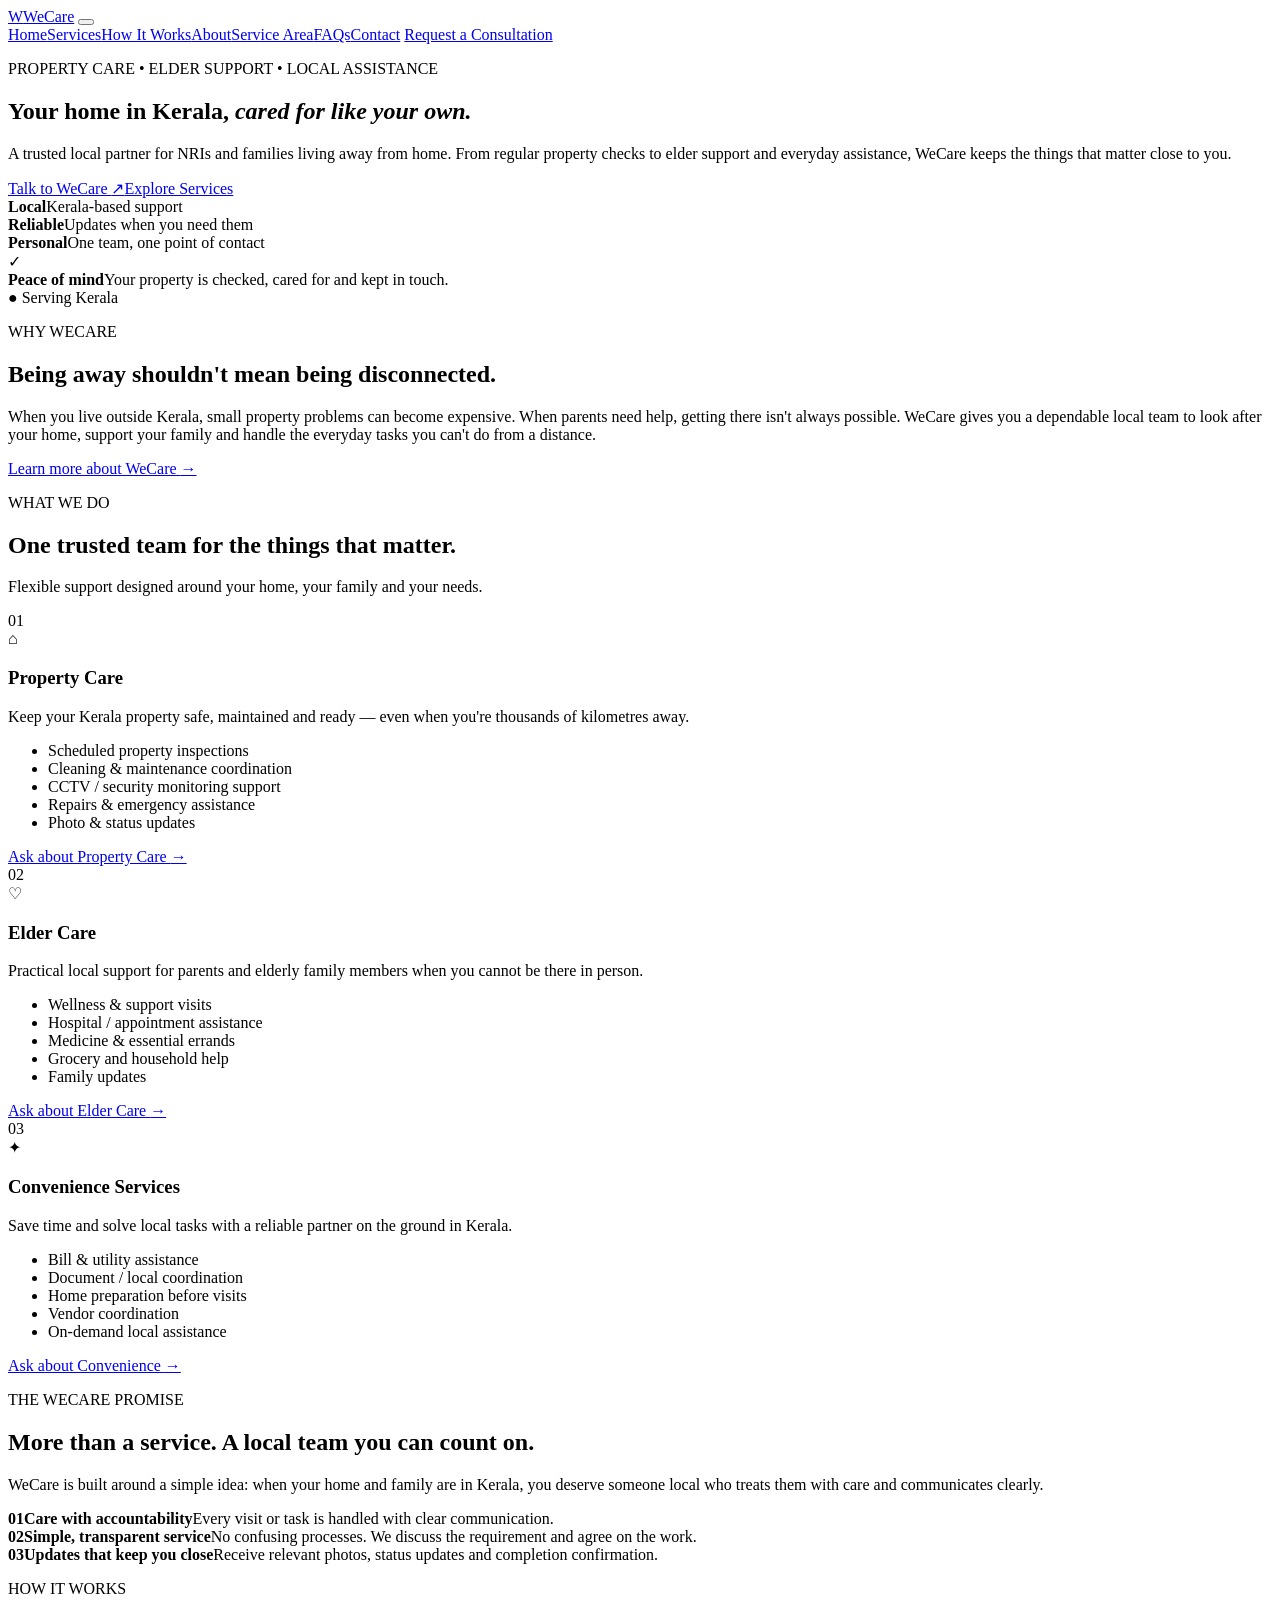
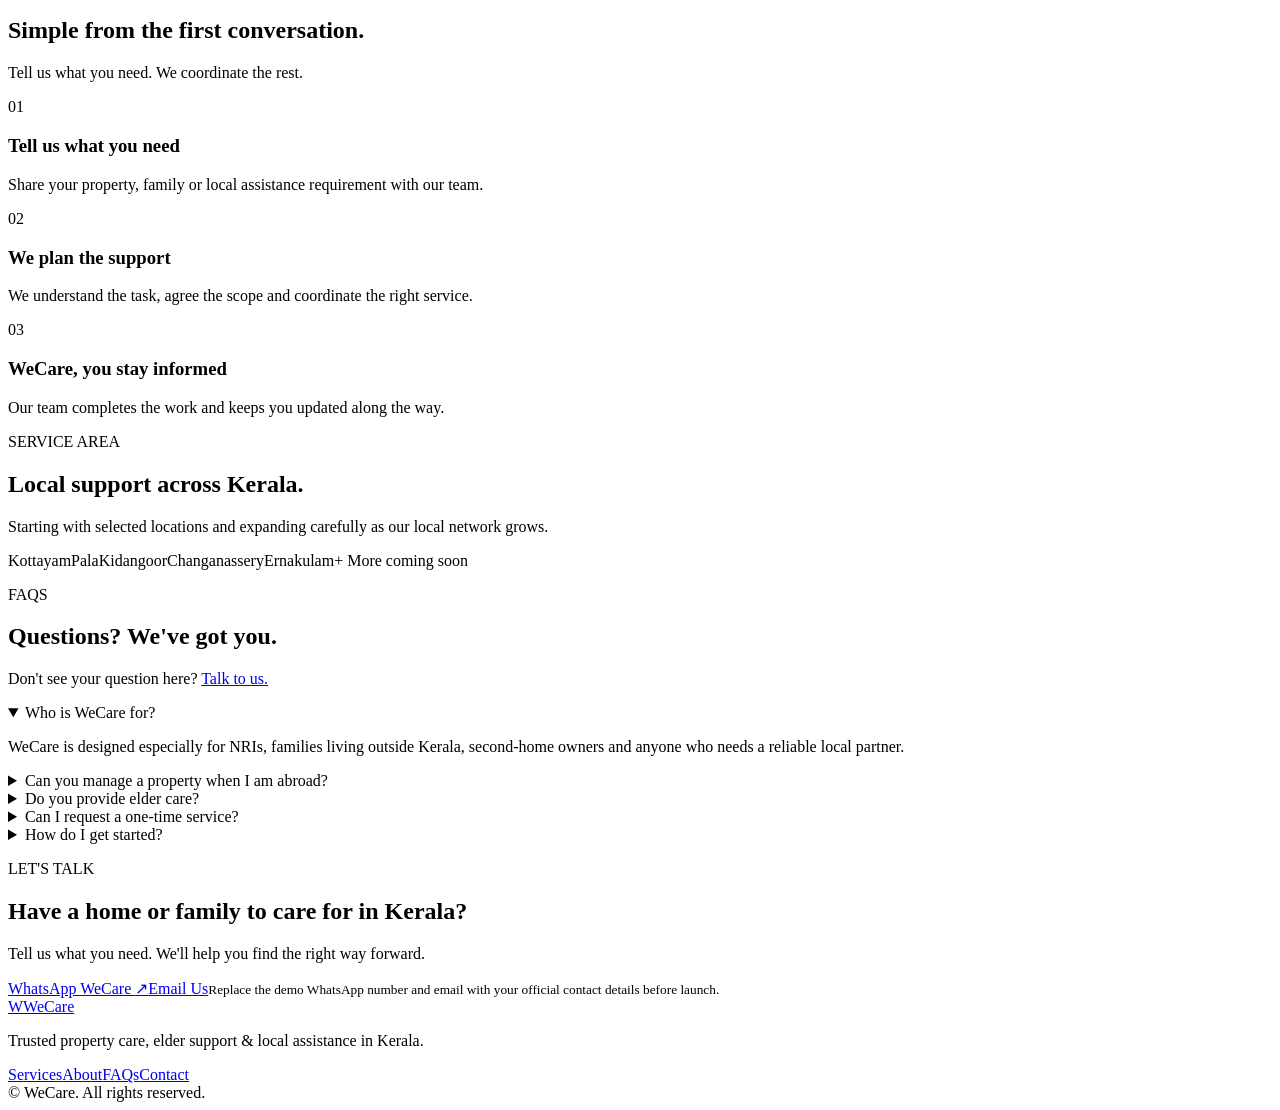
==== index.html @ 2bfe75de "Build WeCare responsive homepage" ====
<!doctype html>
<html lang="en">
<head>
  <meta charset="UTF-8" />
  <meta name="viewport" content="width=device-width, initial-scale=1.0" />
  <meta name="description" content="WeCare provides trusted property care, elder support and convenience services in Kerala for NRIs, families living away and property owners." />
  <meta name="theme-color" content="#062d20" />
  <title>WeCare — Your Home in Kerala, Cared For Like Your Own</title>
  <link rel="preconnect" href="https://fonts.googleapis.com">
  <link rel="preconnect" href="https://fonts.gstatic.com" crossorigin>
  <link href="https://fonts.googleapis.com/css2?family=DM+Sans:wght@400;500;600;700&family=Manrope:wght@500;600;700;800&display=swap" rel="stylesheet">
  <link rel="stylesheet" href="styles.css" />
</head>
<body>
  <header class="site-header" id="top">
    <div class="container nav-wrap">
      <a class="brand" href="#top" aria-label="WeCare home"><span class="brand-mark">W</span><span>WeCare</span></a>
      <button class="menu-toggle" aria-label="Open menu" aria-expanded="false"><span></span><span></span><span></span></button>
      <nav class="nav" aria-label="Main navigation">
        <a href="#home">Home</a><a href="#services">Services</a><a href="#how">How It Works</a><a href="#about">About</a><a href="#areas">Service Area</a><a href="#faq">FAQs</a><a href="#contact">Contact</a>
        <a class="nav-cta" href="#contact">Request a Consultation</a>
      </nav>
    </div>
  </header>

  <main>
    <section class="hero" id="home">
      <div class="container hero-grid">
        <div class="hero-copy reveal">
          <p class="eyebrow"><span></span> PROPERTY CARE • ELDER SUPPORT • LOCAL ASSISTANCE</p>
          <h1>Your home in Kerala, <em>cared for like your own.</em></h1>
          <p class="hero-text">A trusted local partner for NRIs and families living away from home. From regular property checks to elder support and everyday assistance, WeCare keeps the things that matter close to you.</p>
          <div class="hero-actions"><a class="btn btn-primary" href="#contact">Talk to WeCare <span>↗</span></a><a class="btn btn-secondary" href="#services">Explore Services</a></div>
          <div class="trust-row"><div><strong>Local</strong><span>Kerala-based support</span></div><div><strong>Reliable</strong><span>Updates when you need them</span></div><div><strong>Personal</strong><span>One team, one point of contact</span></div></div>
        </div>
        <div class="hero-visual reveal">
          <div class="hero-photo"></div>
          <div class="floating-card care-card"><div class="icon-circle">✓</div><div><strong>Peace of mind</strong><span>Your property is checked, cared for and kept in touch.</span></div></div>
          <div class="location-chip">● Serving Kerala</div>
        </div>
      </div>
    </section>

    <section class="intro section-pad">
      <div class="container intro-grid">
        <div><p class="eyebrow">WHY WECARE</p><h2>Being away shouldn't mean being disconnected.</h2></div>
        <div><p>When you live outside Kerala, small property problems can become expensive. When parents need help, getting there isn't always possible. WeCare gives you a dependable local team to look after your home, support your family and handle the everyday tasks you can't do from a distance.</p><a class="text-link" href="#about">Learn more about WeCare <span>→</span></a></div>
      </div>
    </section>

    <section class="services section-pad" id="services">
      <div class="container">
        <div class="section-head"><div><p class="eyebrow">WHAT WE DO</p><h2>One trusted team for the things that matter.</h2></div><p>Flexible support designed around your home, your family and your needs.</p></div>
        <div class="service-grid">
          <article class="service-card featured"><div class="service-number">01</div><div class="service-icon">⌂</div><h3>Property Care</h3><p>Keep your Kerala property safe, maintained and ready — even when you're thousands of kilometres away.</p><ul><li>Scheduled property inspections</li><li>Cleaning & maintenance coordination</li><li>CCTV / security monitoring support</li><li>Repairs & emergency assistance</li><li>Photo & status updates</li></ul><a href="#contact">Ask about Property Care <span>→</span></a></article>
          <article class="service-card"><div class="service-number">02</div><div class="service-icon">♡</div><h3>Elder Care</h3><p>Practical local support for parents and elderly family members when you cannot be there in person.</p><ul><li>Wellness & support visits</li><li>Hospital / appointment assistance</li><li>Medicine & essential errands</li><li>Grocery and household help</li><li>Family updates</li></ul><a href="#contact">Ask about Elder Care <span>→</span></a></article>
          <article class="service-card"><div class="service-number">03</div><div class="service-icon">✦</div><h3>Convenience Services</h3><p>Save time and solve local tasks with a reliable partner on the ground in Kerala.</p><ul><li>Bill & utility assistance</li><li>Document / local coordination</li><li>Home preparation before visits</li><li>Vendor coordination</li><li>On-demand local assistance</li></ul><a href="#contact">Ask about Convenience <span>→</span></a></article>
        </div>
      </div>
    </section>

    <section class="promise section-pad" id="about">
      <div class="container promise-grid">
        <div class="promise-photo"></div>
        <div class="promise-copy"><p class="eyebrow">THE WECARE PROMISE</p><h2>More than a service. A local team you can count on.</h2><p>WeCare is built around a simple idea: when your home and family are in Kerala, you deserve someone local who treats them with care and communicates clearly.</p><div class="promise-list"><div><b>01</b><span><strong>Care with accountability</strong>Every visit or task is handled with clear communication.</span></div><div><b>02</b><span><strong>Simple, transparent service</strong>No confusing processes. We discuss the requirement and agree on the work.</span></div><div><b>03</b><span><strong>Updates that keep you close</strong>Receive relevant photos, status updates and completion confirmation.</span></div></div></div>
      </div>
    </section>

    <section class="steps section-pad" id="how">
      <div class="container"><div class="section-head centered"><div><p class="eyebrow">HOW IT WORKS</p><h2>Simple from the first conversation.</h2></div><p>Tell us what you need. We coordinate the rest.</p></div><div class="step-grid"><div class="step"><span>01</span><h3>Tell us what you need</h3><p>Share your property, family or local assistance requirement with our team.</p></div><div class="step"><span>02</span><h3>We plan the support</h3><p>We understand the task, agree the scope and coordinate the right service.</p></div><div class="step"><span>03</span><h3>WeCare, you stay informed</h3><p>Our team completes the work and keeps you updated along the way.</p></div></div></div>
    </section>

    <section class="areas section-pad" id="areas"><div class="container area-box"><div><p class="eyebrow">SERVICE AREA</p><h2>Local support across Kerala.</h2><p>Starting with selected locations and expanding carefully as our local network grows.</p></div><div class="area-pills"><span>Kottayam</span><span>Pala</span><span>Kidangoor</span><span>Changanassery</span><span>Ernakulam</span><span>+ More coming soon</span></div></div></section>

    <section class="faq section-pad" id="faq"><div class="container faq-grid"><div><p class="eyebrow">FAQS</p><h2>Questions? We've got you.</h2><p class="muted">Don't see your question here? <a href="#contact">Talk to us.</a></p></div><div class="faq-list"><details open><summary>Who is WeCare for?</summary><p>WeCare is designed especially for NRIs, families living outside Kerala, second-home owners and anyone who needs a reliable local partner.</p></details><details><summary>Can you manage a property when I am abroad?</summary><p>Yes. We can coordinate scheduled checks, cleaning, maintenance, repairs and other agreed property-care tasks while keeping you informed.</p></details><details><summary>Do you provide elder care?</summary><p>We provide practical support and assistance services. The exact scope is agreed for each family. WeCare is not a replacement for clinical or emergency medical care.</p></details><details><summary>Can I request a one-time service?</summary><p>Yes. Depending on the requirement and service area, we can support one-time tasks as well as recurring care plans.</p></details><details><summary>How do I get started?</summary><p>Send us a WhatsApp message or request a consultation. Tell us your location and what you need, and we'll guide you through the next step.</p></details></div></div></section>

    <section class="contact section-pad" id="contact"><div class="container contact-box"><div><p class="eyebrow">LET'S TALK</p><h2>Have a home or family to care for in Kerala?</h2><p>Tell us what you need. We'll help you find the right way forward.</p></div><div class="contact-actions"><a class="btn btn-light" href="https://wa.me/919999999999" target="_blank" rel="noopener">WhatsApp WeCare <span>↗</span></a><a class="btn btn-outline-light" href="mailto:hello@wecarekerala.in">Email Us</a><small>Replace the demo WhatsApp number and email with your official contact details before launch.</small></div></div></section>
  </main>

  <footer><div class="container footer-wrap"><a class="brand footer-brand" href="#top"><span class="brand-mark">W</span><span>WeCare</span></a><p>Trusted property care, elder support & local assistance in Kerala.</p><div><a href="#services">Services</a><a href="#about">About</a><a href="#faq">FAQs</a><a href="#contact">Contact</a></div></div><div class="container copyright">© <span id="year"></span> WeCare. All rights reserved.</div></footer>
  <script src="script.js"></script>
</body>
</html>
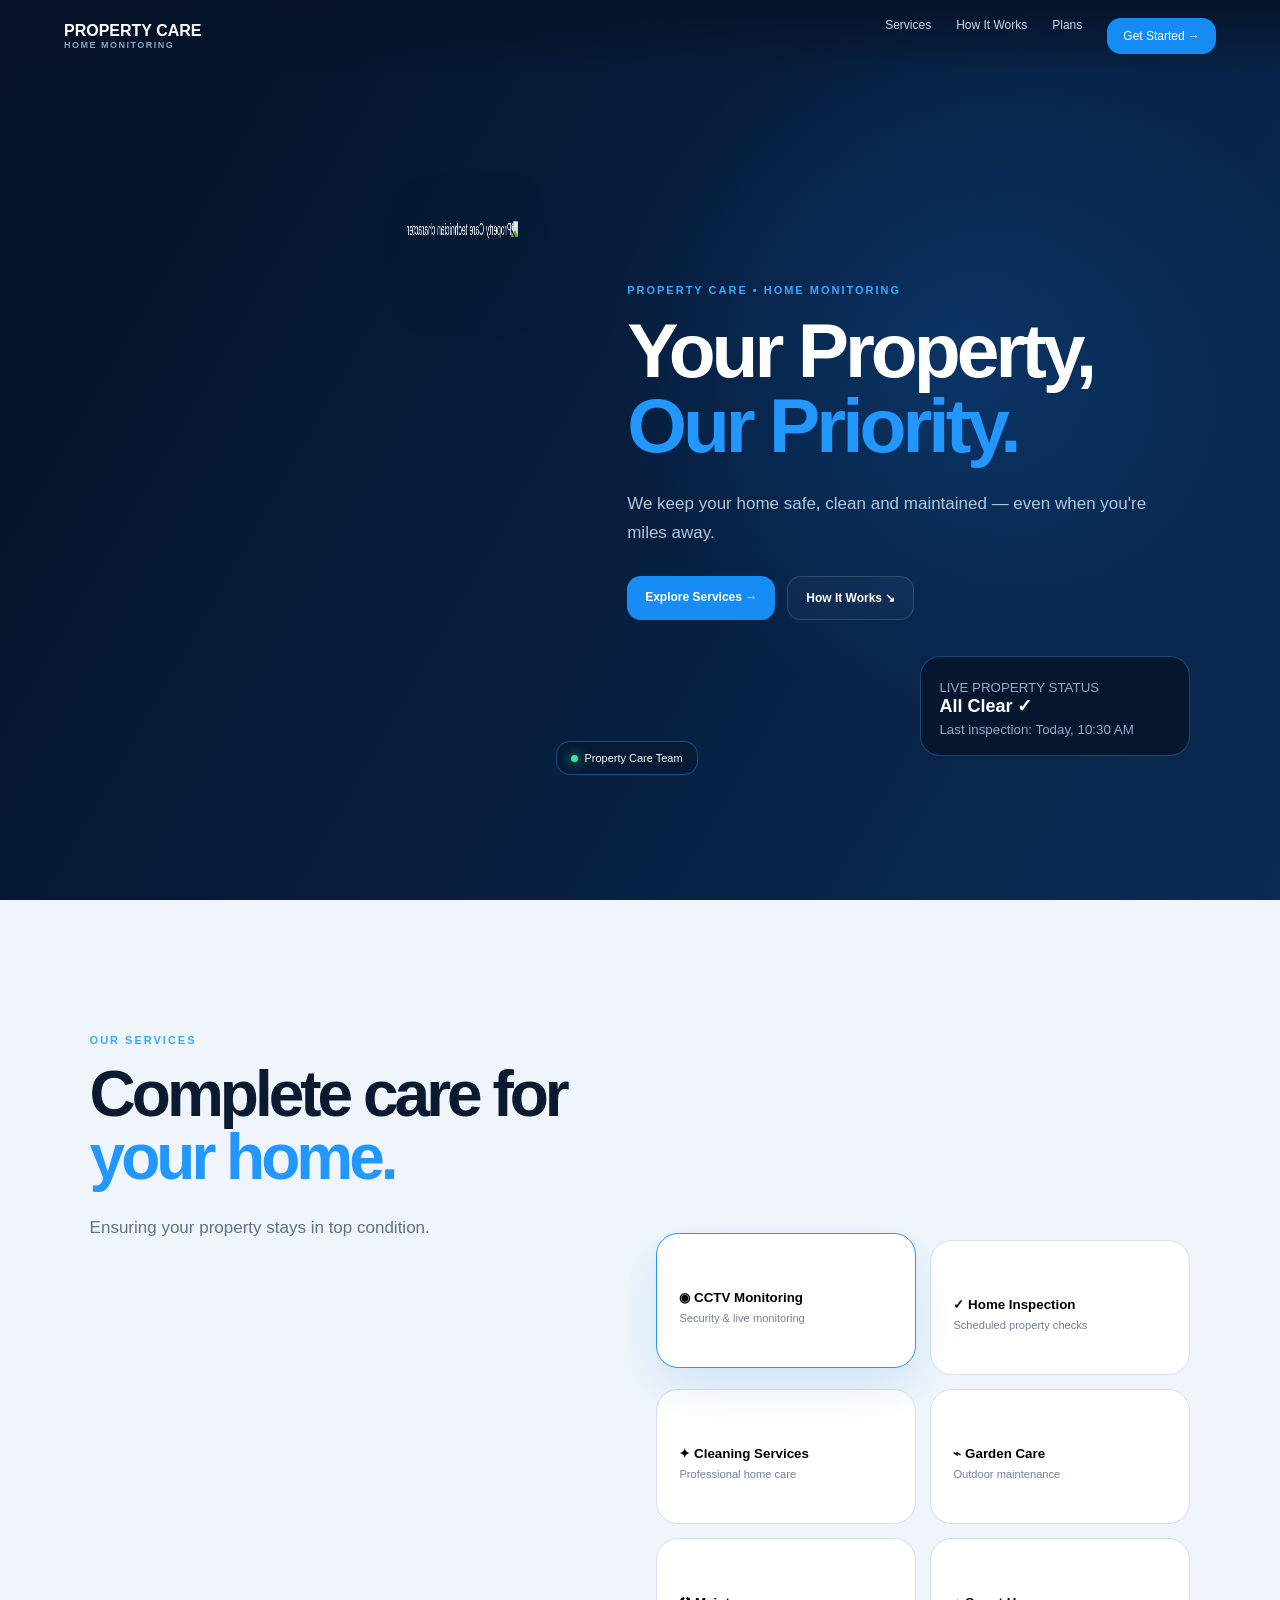
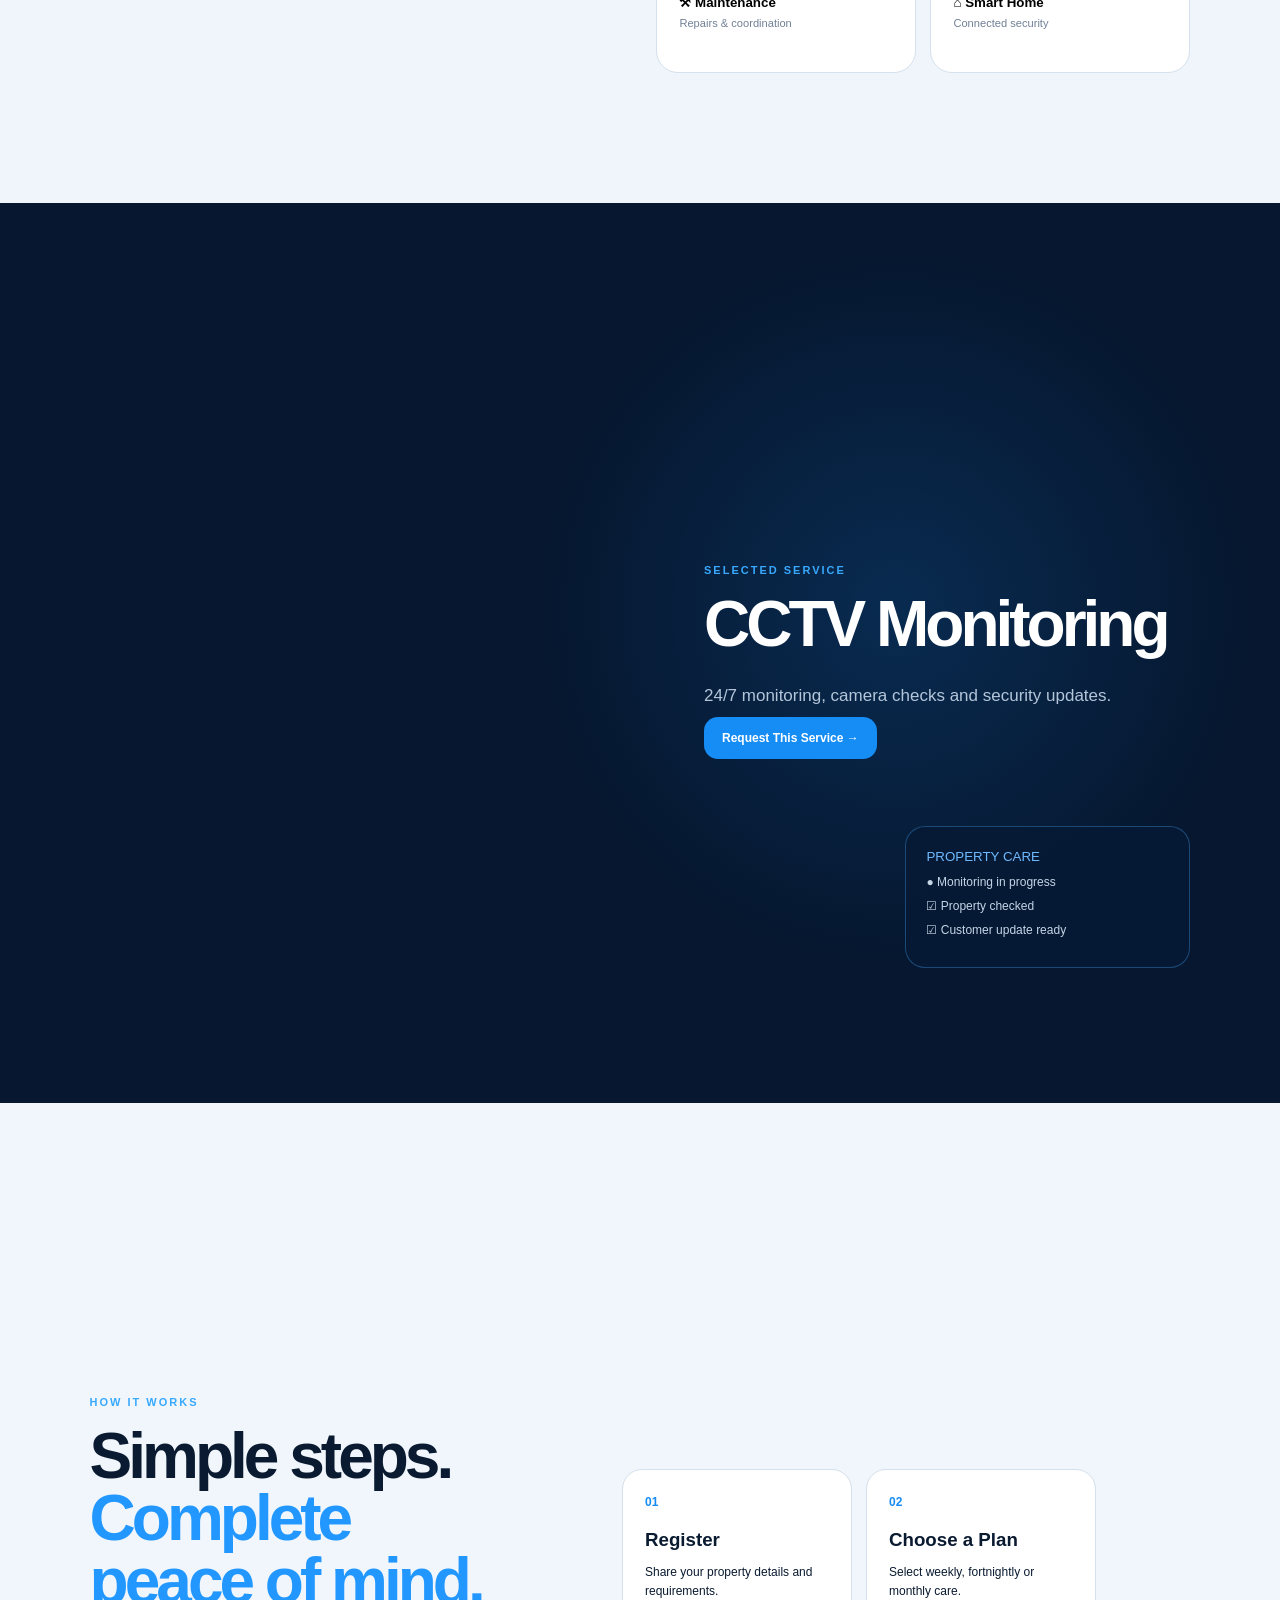
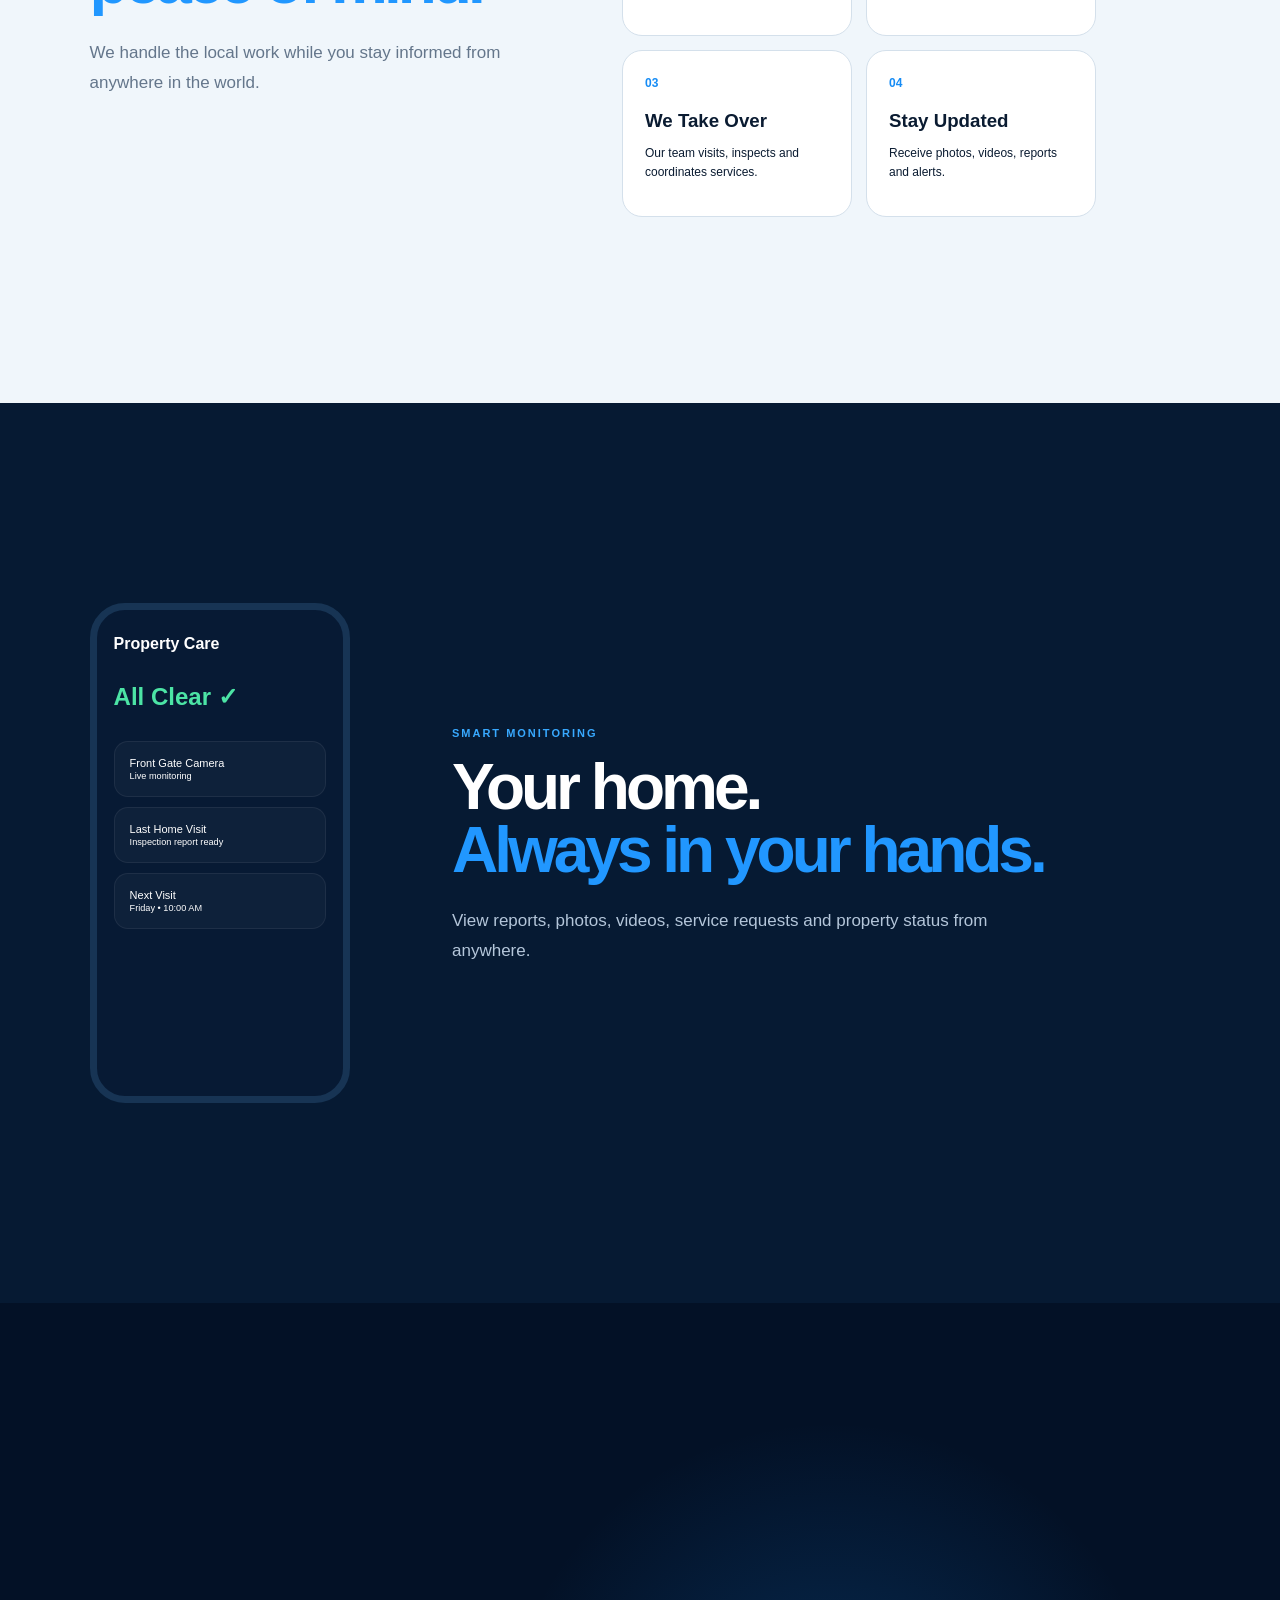
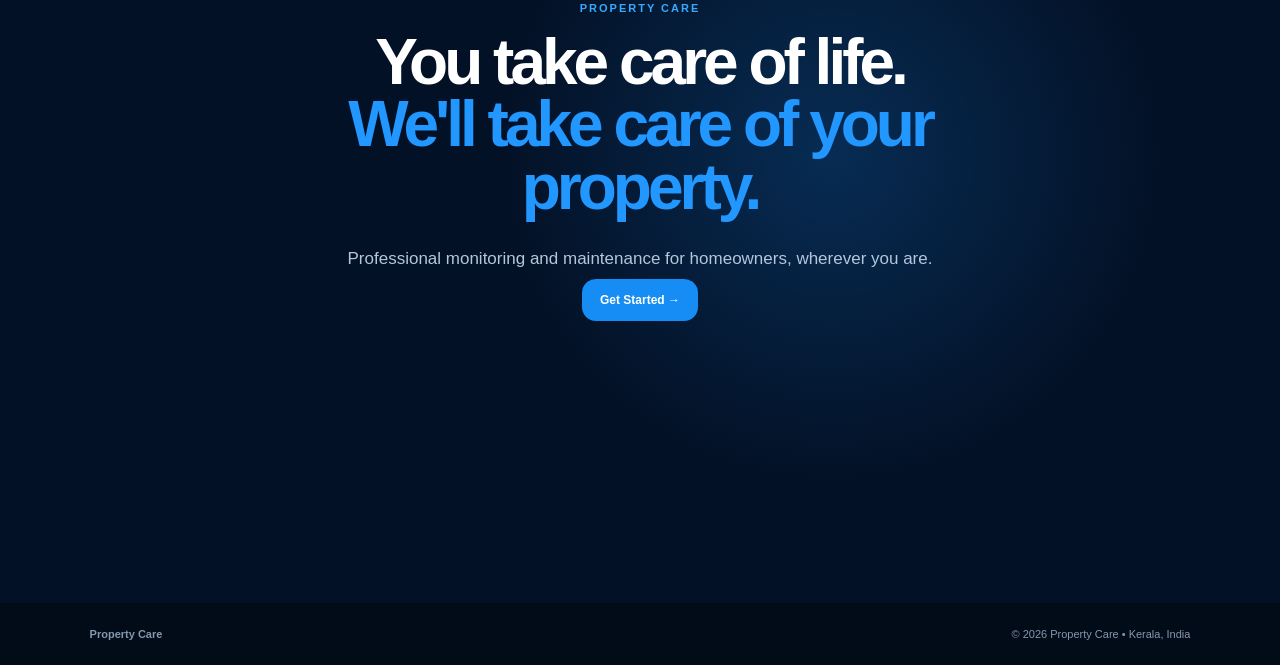
==== commit f5bfb19b: "Add animated Property Care character website" ====
--- a/index.html
+++ b/index.html
@@ -1,83 +1 @@
-<!doctype html>
-<html lang="en">
-<head>
-  <meta charset="UTF-8" />
-  <meta name="viewport" content="width=device-width, initial-scale=1.0" />
-  <meta name="description" content="WeCare provides trusted property care, elder support and convenience services in Kerala for NRIs, families living away and property owners." />
-  <meta name="theme-color" content="#062d20" />
-  <title>WeCare — Your Home in Kerala, Cared For Like Your Own</title>
-  <link rel="preconnect" href="https://fonts.googleapis.com">
-  <link rel="preconnect" href="https://fonts.gstatic.com" crossorigin>
-  <link href="https://fonts.googleapis.com/css2?family=DM+Sans:wght@400;500;600;700&family=Manrope:wght@500;600;700;800&display=swap" rel="stylesheet">
-  <link rel="stylesheet" href="styles.css" />
-</head>
-<body>
-  <header class="site-header" id="top">
-    <div class="container nav-wrap">
-      <a class="brand" href="#top" aria-label="WeCare home"><span class="brand-mark">W</span><span>WeCare</span></a>
-      <button class="menu-toggle" aria-label="Open menu" aria-expanded="false"><span></span><span></span><span></span></button>
-      <nav class="nav" aria-label="Main navigation">
-        <a href="#home">Home</a><a href="#services">Services</a><a href="#how">How It Works</a><a href="#about">About</a><a href="#areas">Service Area</a><a href="#faq">FAQs</a><a href="#contact">Contact</a>
-        <a class="nav-cta" href="#contact">Request a Consultation</a>
-      </nav>
-    </div>
-  </header>
-
-  <main>
-    <section class="hero" id="home">
-      <div class="container hero-grid">
-        <div class="hero-copy reveal">
-          <p class="eyebrow"><span></span> PROPERTY CARE • ELDER SUPPORT • LOCAL ASSISTANCE</p>
-          <h1>Your home in Kerala, <em>cared for like your own.</em></h1>
-          <p class="hero-text">A trusted local partner for NRIs and families living away from home. From regular property checks to elder support and everyday assistance, WeCare keeps the things that matter close to you.</p>
-          <div class="hero-actions"><a class="btn btn-primary" href="#contact">Talk to WeCare <span>↗</span></a><a class="btn btn-secondary" href="#services">Explore Services</a></div>
-          <div class="trust-row"><div><strong>Local</strong><span>Kerala-based support</span></div><div><strong>Reliable</strong><span>Updates when you need them</span></div><div><strong>Personal</strong><span>One team, one point of contact</span></div></div>
-        </div>
-        <div class="hero-visual reveal">
-          <div class="hero-photo"></div>
-          <div class="floating-card care-card"><div class="icon-circle">✓</div><div><strong>Peace of mind</strong><span>Your property is checked, cared for and kept in touch.</span></div></div>
-          <div class="location-chip">● Serving Kerala</div>
-        </div>
-      </div>
-    </section>
-
-    <section class="intro section-pad">
-      <div class="container intro-grid">
-        <div><p class="eyebrow">WHY WECARE</p><h2>Being away shouldn't mean being disconnected.</h2></div>
-        <div><p>When you live outside Kerala, small property problems can become expensive. When parents need help, getting there isn't always possible. WeCare gives you a dependable local team to look after your home, support your family and handle the everyday tasks you can't do from a distance.</p><a class="text-link" href="#about">Learn more about WeCare <span>→</span></a></div>
-      </div>
-    </section>
-
-    <section class="services section-pad" id="services">
-      <div class="container">
-        <div class="section-head"><div><p class="eyebrow">WHAT WE DO</p><h2>One trusted team for the things that matter.</h2></div><p>Flexible support designed around your home, your family and your needs.</p></div>
-        <div class="service-grid">
-          <article class="service-card featured"><div class="service-number">01</div><div class="service-icon">⌂</div><h3>Property Care</h3><p>Keep your Kerala property safe, maintained and ready — even when you're thousands of kilometres away.</p><ul><li>Scheduled property inspections</li><li>Cleaning & maintenance coordination</li><li>CCTV / security monitoring support</li><li>Repairs & emergency assistance</li><li>Photo & status updates</li></ul><a href="#contact">Ask about Property Care <span>→</span></a></article>
-          <article class="service-card"><div class="service-number">02</div><div class="service-icon">♡</div><h3>Elder Care</h3><p>Practical local support for parents and elderly family members when you cannot be there in person.</p><ul><li>Wellness & support visits</li><li>Hospital / appointment assistance</li><li>Medicine & essential errands</li><li>Grocery and household help</li><li>Family updates</li></ul><a href="#contact">Ask about Elder Care <span>→</span></a></article>
-          <article class="service-card"><div class="service-number">03</div><div class="service-icon">✦</div><h3>Convenience Services</h3><p>Save time and solve local tasks with a reliable partner on the ground in Kerala.</p><ul><li>Bill & utility assistance</li><li>Document / local coordination</li><li>Home preparation before visits</li><li>Vendor coordination</li><li>On-demand local assistance</li></ul><a href="#contact">Ask about Convenience <span>→</span></a></article>
-        </div>
-      </div>
-    </section>
-
-    <section class="promise section-pad" id="about">
-      <div class="container promise-grid">
-        <div class="promise-photo"></div>
-        <div class="promise-copy"><p class="eyebrow">THE WECARE PROMISE</p><h2>More than a service. A local team you can count on.</h2><p>WeCare is built around a simple idea: when your home and family are in Kerala, you deserve someone local who treats them with care and communicates clearly.</p><div class="promise-list"><div><b>01</b><span><strong>Care with accountability</strong>Every visit or task is handled with clear communication.</span></div><div><b>02</b><span><strong>Simple, transparent service</strong>No confusing processes. We discuss the requirement and agree on the work.</span></div><div><b>03</b><span><strong>Updates that keep you close</strong>Receive relevant photos, status updates and completion confirmation.</span></div></div></div>
-      </div>
-    </section>
-
-    <section class="steps section-pad" id="how">
-      <div class="container"><div class="section-head centered"><div><p class="eyebrow">HOW IT WORKS</p><h2>Simple from the first conversation.</h2></div><p>Tell us what you need. We coordinate the rest.</p></div><div class="step-grid"><div class="step"><span>01</span><h3>Tell us what you need</h3><p>Share your property, family or local assistance requirement with our team.</p></div><div class="step"><span>02</span><h3>We plan the support</h3><p>We understand the task, agree the scope and coordinate the right service.</p></div><div class="step"><span>03</span><h3>WeCare, you stay informed</h3><p>Our team completes the work and keeps you updated along the way.</p></div></div></div>
-    </section>
-
-    <section class="areas section-pad" id="areas"><div class="container area-box"><div><p class="eyebrow">SERVICE AREA</p><h2>Local support across Kerala.</h2><p>Starting with selected locations and expanding carefully as our local network grows.</p></div><div class="area-pills"><span>Kottayam</span><span>Pala</span><span>Kidangoor</span><span>Changanassery</span><span>Ernakulam</span><span>+ More coming soon</span></div></div></section>
-
-    <section class="faq section-pad" id="faq"><div class="container faq-grid"><div><p class="eyebrow">FAQS</p><h2>Questions? We've got you.</h2><p class="muted">Don't see your question here? <a href="#contact">Talk to us.</a></p></div><div class="faq-list"><details open><summary>Who is WeCare for?</summary><p>WeCare is designed especially for NRIs, families living outside Kerala, second-home owners and anyone who needs a reliable local partner.</p></details><details><summary>Can you manage a property when I am abroad?</summary><p>Yes. We can coordinate scheduled checks, cleaning, maintenance, repairs and other agreed property-care tasks while keeping you informed.</p></details><details><summary>Do you provide elder care?</summary><p>We provide practical support and assistance services. The exact scope is agreed for each family. WeCare is not a replacement for clinical or emergency medical care.</p></details><details><summary>Can I request a one-time service?</summary><p>Yes. Depending on the requirement and service area, we can support one-time tasks as well as recurring care plans.</p></details><details><summary>How do I get started?</summary><p>Send us a WhatsApp message or request a consultation. Tell us your location and what you need, and we'll guide you through the next step.</p></details></div></div></section>
-
-    <section class="contact section-pad" id="contact"><div class="container contact-box"><div><p class="eyebrow">LET'S TALK</p><h2>Have a home or family to care for in Kerala?</h2><p>Tell us what you need. We'll help you find the right way forward.</p></div><div class="contact-actions"><a class="btn btn-light" href="https://wa.me/919999999999" target="_blank" rel="noopener">WhatsApp WeCare <span>↗</span></a><a class="btn btn-outline-light" href="mailto:hello@wecarekerala.in">Email Us</a><small>Replace the demo WhatsApp number and email with your official contact details before launch.</small></div></div></section>
-  </main>
-
-  <footer><div class="container footer-wrap"><a class="brand footer-brand" href="#top"><span class="brand-mark">W</span><span>WeCare</span></a><p>Trusted property care, elder support & local assistance in Kerala.</p><div><a href="#services">Services</a><a href="#about">About</a><a href="#faq">FAQs</a><a href="#contact">Contact</a></div></div><div class="container copyright">© <span id="year"></span> WeCare. All rights reserved.</div></footer>
-  <script src="script.js"></script>
-</body>
-</html>+<!doctype html><html lang="en"><head><meta charset="utf-8"><meta name="viewport" content="width=device-width,initial-scale=1"><title>Property Care — Your Property, Our Priority</title><style>*{box-sizing:border-box}html{scroll-behavior:smooth}body{margin:0;font-family:Inter,Arial,sans-serif;background:#061329;color:#fff;overflow-x:hidden}.nav{position:fixed;z-index:20;top:0;left:0;right:0;padding:18px 5vw;display:flex;justify-content:space-between;align-items:center;background:linear-gradient(#061329ee,transparent)}.brand{font-weight:800}.brand small{display:block;color:#8da5bf;font-size:9px;letter-spacing:1.5px}.links{display:flex;gap:25px;font-size:12px}.links a{color:#c9d8e8;text-decoration:none}.cta{background:#148cf4!important;color:white!important;padding:11px 16px;border-radius:14px}.character{position:fixed;z-index:12;bottom:0;left:5vw;width:min(34vw,430px);height:82vh;display:flex;align-items:flex-end;justify-content:center;pointer-events:none;transition:left .15s linear}.character img{height:92%;max-width:100%;object-fit:contain;transform-origin:center bottom;transition:transform .35s ease;filter:drop-shadow(0 25px 35px #0008)}.badge{position:absolute;right:-20px;bottom:17%;background:#071a35dd;border:1px solid #2d9fff66;padding:10px 14px;border-radius:14px;font-size:11px;backdrop-filter:blur(12px)}.dot{display:inline-block;width:7px;height:7px;border-radius:50%;background:#38e6a2;box-shadow:0 0 12px #38e6a2;margin-right:6px}.section{min-height:100vh;padding:130px 7vw;display:flex;align-items:center;position:relative;overflow:hidden}.copy{margin-left:42vw;max-width:600px;position:relative;z-index:4}.eyebrow{font-size:11px;letter-spacing:2px;color:#38a9ff;font-weight:800}.copy h1,.copy h2{font-size:clamp(48px,6vw,80px);line-height:.98;letter-spacing:-4px;margin:15px 0 25px}.copy h2{font-size:clamp(43px,5vw,67px)}em{font-style:normal;color:#2197ff}.copy p{color:#b4c6da;line-height:1.75;font-size:17px}.buttons{display:flex;gap:12px;margin-top:28px}.btn{padding:14px 18px;border-radius:14px;text-decoration:none;font-weight:800;font-size:12px}.primary{background:#168cf5;color:white}.secondary{border:1px solid #ffffff25;color:white;background:#ffffff08}.hero{background:radial-gradient(circle at 75% 40%,#167fe933,transparent 32%),linear-gradient(120deg,#041126,#0a2b55)}.status{position:absolute;right:7vw;bottom:16%;z-index:4;width:270px;background:#06152ce8;border:1px solid #45aaff55;border-radius:20px;padding:18px;backdrop-filter:blur(16px)}.status b{display:block;font-size:18px}.status small{display:block;color:#91aac3;margin-top:5px}.service{background:#eff5fa;color:#091a31;align-items:flex-start}.service .copy{margin-left:0}.service .copy p{color:#617287}.grid{margin-left:7vw;margin-top:210px;position:relative;z-index:5;display:grid;grid-template-columns:repeat(2,260px);gap:14px}.card{border:1px solid #d5e1ec;background:#fff;padding:22px;border-radius:22px;min-height:135px;text-align:left;cursor:pointer;transition:.3s}.card:hover,.card.active{transform:translateY(-7px);border-color:#2197ff;box-shadow:0 20px 45px #167fe822}.card b{display:block;margin:14px 0 5px}.card small{color:#718196}.detail{background:radial-gradient(circle at 70% 45%,#168cf52b,transparent 35%),#06172f}.detail .copy{margin-left:48vw}.ui{position:absolute;right:7vw;bottom:15%;padding:20px;width:285px;background:#071a35e8;border:1px solid #45aaff55;border-radius:20px}.ui small{color:#6ebaff}.ui p{font-size:12px;margin:10px 0;color:#c4d5e6}.how{background:#f0f6fb;color:#0a1b31}.how .copy{margin-left:0;max-width:430px}.how .copy p{color:#64768b}.steps{margin-left:8vw;margin-top:180px;display:grid;grid-template-columns:repeat(2,230px);gap:14px;position:relative;z-index:5}.step{padding:22px;border:1px solid #d4e0eb;border-radius:20px;background:white}.step span{color:#168cf5;font-weight:800;font-size:12px}.step h3{margin-bottom:6px}.step p{font-size:12px;line-height:1.6}.smart{background:#061a33}.phone{position:relative;z-index:5;width:260px;min-height:500px;border:7px solid #173454;border-radius:35px;padding:25px 17px;background:#071a34}.phone strong{display:block;font-size:24px;color:#4ce4a5;margin:30px 0}.phone .p{padding:15px;background:#ffffff08;border:1px solid #ffffff10;border-radius:14px;margin:10px 0;font-size:11px}.smart .copy{margin-left:8vw}.final{background:radial-gradient(circle at 65% 50%,#168cf538,transparent 35%),#031126;justify-content:center;text-align:center}.final .copy{margin:0;max-width:780px}.footer{padding:25px 7vw;background:#020b18;color:#8499ae;font-size:11px;display:flex;justify-content:space-between}@media(max-width:850px){.links{display:none}.character{width:48vw;height:55vh;left:0;opacity:.25}.copy,.detail .copy,.smart .copy{margin-left:0}.grid{margin:50px 0 0;grid-template-columns:1fr}.status,.ui{right:4vw;transform:scale(.85);transform-origin:right bottom}.steps{margin:70px 0 0;grid-template-columns:1fr 1fr}.service{display:block}.smart{display:block}.phone{margin:auto}.smart .copy{margin-top:60px}.footer{display:block}.footer span{display:block;margin-top:8px}}@media(max-width:550px){.section{padding:110px 22px}.copy h1,.copy h2{font-size:44px}.steps{grid-template-columns:1fr}.status{display:none}.character{width:60vw;opacity:.18}.badge{display:none}}</style></head><body><header class="nav"><div class="brand">PROPERTY CARE<small>HOME MONITORING</small></div><nav class="links"><a href="#services">Services</a><a href="#how">How It Works</a><a href="#plans">Plans</a><a class="cta" href="#contact">Get Started →</a></nav></header><div class="character"><img id="char" src="assets/property-care-character.webp" alt="Property Care technician character"><div class="badge"><span class="dot"></span><span id="badge">Property Care Team</span></div></div><main><section class="section hero" id="home"><div class="copy"><span class="eyebrow">PROPERTY CARE • HOME MONITORING</span><h1>Your Property,<br><em>Our Priority.</em></h1><p>We keep your home safe, clean and maintained — even when you're miles away.</p><div class="buttons"><a class="btn primary" href="#services">Explore Services →</a><a class="btn secondary" href="#how">How It Works ↘</a></div></div><div class="status"><small>LIVE PROPERTY STATUS</small><b>All Clear ✓</b><small>Last inspection: Today, 10:30 AM</small></div></section><section class="section service" id="services"><div class="copy"><span class="eyebrow">OUR SERVICES</span><h2>Complete care for <em>your home.</em></h2><p id="statement">Ensuring your property stays in top condition.</p></div><div class="grid"><button class="card active" data-title="CCTV Monitoring" data-text="24/7 monitoring, camera checks and security updates." data-badge="Monitoring in progress"><b>◉ CCTV Monitoring</b><small>Security & live monitoring</small></button><button class="card" data-title="Home Inspection" data-text="Scheduled inspection of doors, windows, water, electrical and exterior areas." data-badge="Inspection underway"><b>✓ Home Inspection</b><small>Scheduled property checks</small></button><button class="card" data-title="Cleaning Services" data-text="Professional interior, exterior and deep-cleaning support." data-badge="Care team ready"><b>✦ Cleaning Services</b><small>Professional home care</small></button><button class="card" data-title="Garden Care" data-text="Garden upkeep and regular outdoor property maintenance." data-badge="Garden visit ready"><b>⌁ Garden Care</b><small>Outdoor maintenance</small></button><button class="card" data-title="Maintenance" data-text="Plumbing, electrical, painting, roof cleaning and repairs." data-badge="Maintenance team ready"><b>⚒ Maintenance</b><small>Repairs & coordination</small></button><button class="card" data-title="Smart Home" data-text="CCTV, smart locks, doorbells and connected security systems." data-badge="Smart system active"><b>⌂ Smart Home</b><small>Connected security</small></button></div></section><section class="section detail" id="detail"><div class="copy"><span class="eyebrow">SELECTED SERVICE</span><h2 id="title">CCTV Monitoring</h2><p id="text">24/7 monitoring, camera checks and security updates.</p><a class="btn primary" href="#contact">Request This Service →</a></div><div class="ui"><small>PROPERTY CARE</small><p>● <span id="uiStatus">Monitoring in progress</span></p><p>☑ Property checked</p><p>☑ Customer update ready</p></div></section><section class="section how" id="how"><div class="copy"><span class="eyebrow">HOW IT WORKS</span><h2>Simple steps.<br><em>Complete peace of mind.</em></h2><p>We handle the local work while you stay informed from anywhere in the world.</p></div><div class="steps"><article class="step"><span>01</span><h3>Register</h3><p>Share your property details and requirements.</p></article><article class="step"><span>02</span><h3>Choose a Plan</h3><p>Select weekly, fortnightly or monthly care.</p></article><article class="step"><span>03</span><h3>We Take Over</h3><p>Our team visits, inspects and coordinates services.</p></article><article class="step"><span>04</span><h3>Stay Updated</h3><p>Receive photos, videos, reports and alerts.</p></article></div></section><section class="section smart"><div class="phone"><b>Property Care</b><strong>All Clear ✓</strong><div class="p">Front Gate Camera<br><small>Live monitoring</small></div><div class="p">Last Home Visit<br><small>Inspection report ready</small></div><div class="p">Next Visit<br><small>Friday • 10:00 AM</small></div></div><div class="copy"><span class="eyebrow">SMART MONITORING</span><h2>Your home.<br><em>Always in your hands.</em></h2><p>View reports, photos, videos, service requests and property status from anywhere.</p></div></section><section class="section final" id="contact"><div class="copy"><span class="eyebrow">PROPERTY CARE</span><h2>You take care of life.<br><em>We'll take care of your property.</em></h2><p>Professional monitoring and maintenance for homeowners, wherever you are.</p><a class="btn primary" href="mailto:hello@propertycare.in">Get Started →</a></div></section></main><footer class="footer"><b>Property Care</b><span>© 2026 Property Care • Kerala, India</span></footer><script>const ch=document.getElementById('char'),stage=document.querySelector('.character'),badge=document.getElementById('badge'),cards=[...document.querySelectorAll('.card')];let tx=5,rx=0,x=5,r=0;function anim(){x+=(tx-x)*.08;r+=(rx-r)*.08;stage.style.left=x+'vw';ch.style.transform='rotateY('+r+'deg)';requestAnimationFrame(anim)}anim();const map=[['home',5,0,'Property Care Team'],['services',22,180,'Service Selection'],['detail',55,360,'Service In Progress'],['how',24,180,'Care Team'],['contact',50,360,'Property Care Team']];function scroll(){let best=1e9,s;for(const q of map){const e=document.getElementById(q[0]);if(!e)continue;const d=Math.abs(e.getBoundingClientRect().top-innerHeight*.45);if(d<best){best=d;s=q}}if(s){tx=s[1];rx=s[2];badge.textContent=s[3]}}addEventListener('scroll',scroll,{passive:true});scroll();cards.forEach(c=>c.onclick=()=>{cards.forEach(a=>a.classList.remove('active'));c.classList.add('active');document.getElementById('title').textContent=c.dataset.title;document.getElementById('text').textContent=c.dataset.text;document.getElementById('uiStatus').textContent=c.dataset.badge;badge.textContent=c.dataset.badge;tx=50;rx+=180;setTimeout(()=>rx+=180,600);document.getElementById('detail').scrollIntoView({behavior:'smooth'})});</script></body></html>
